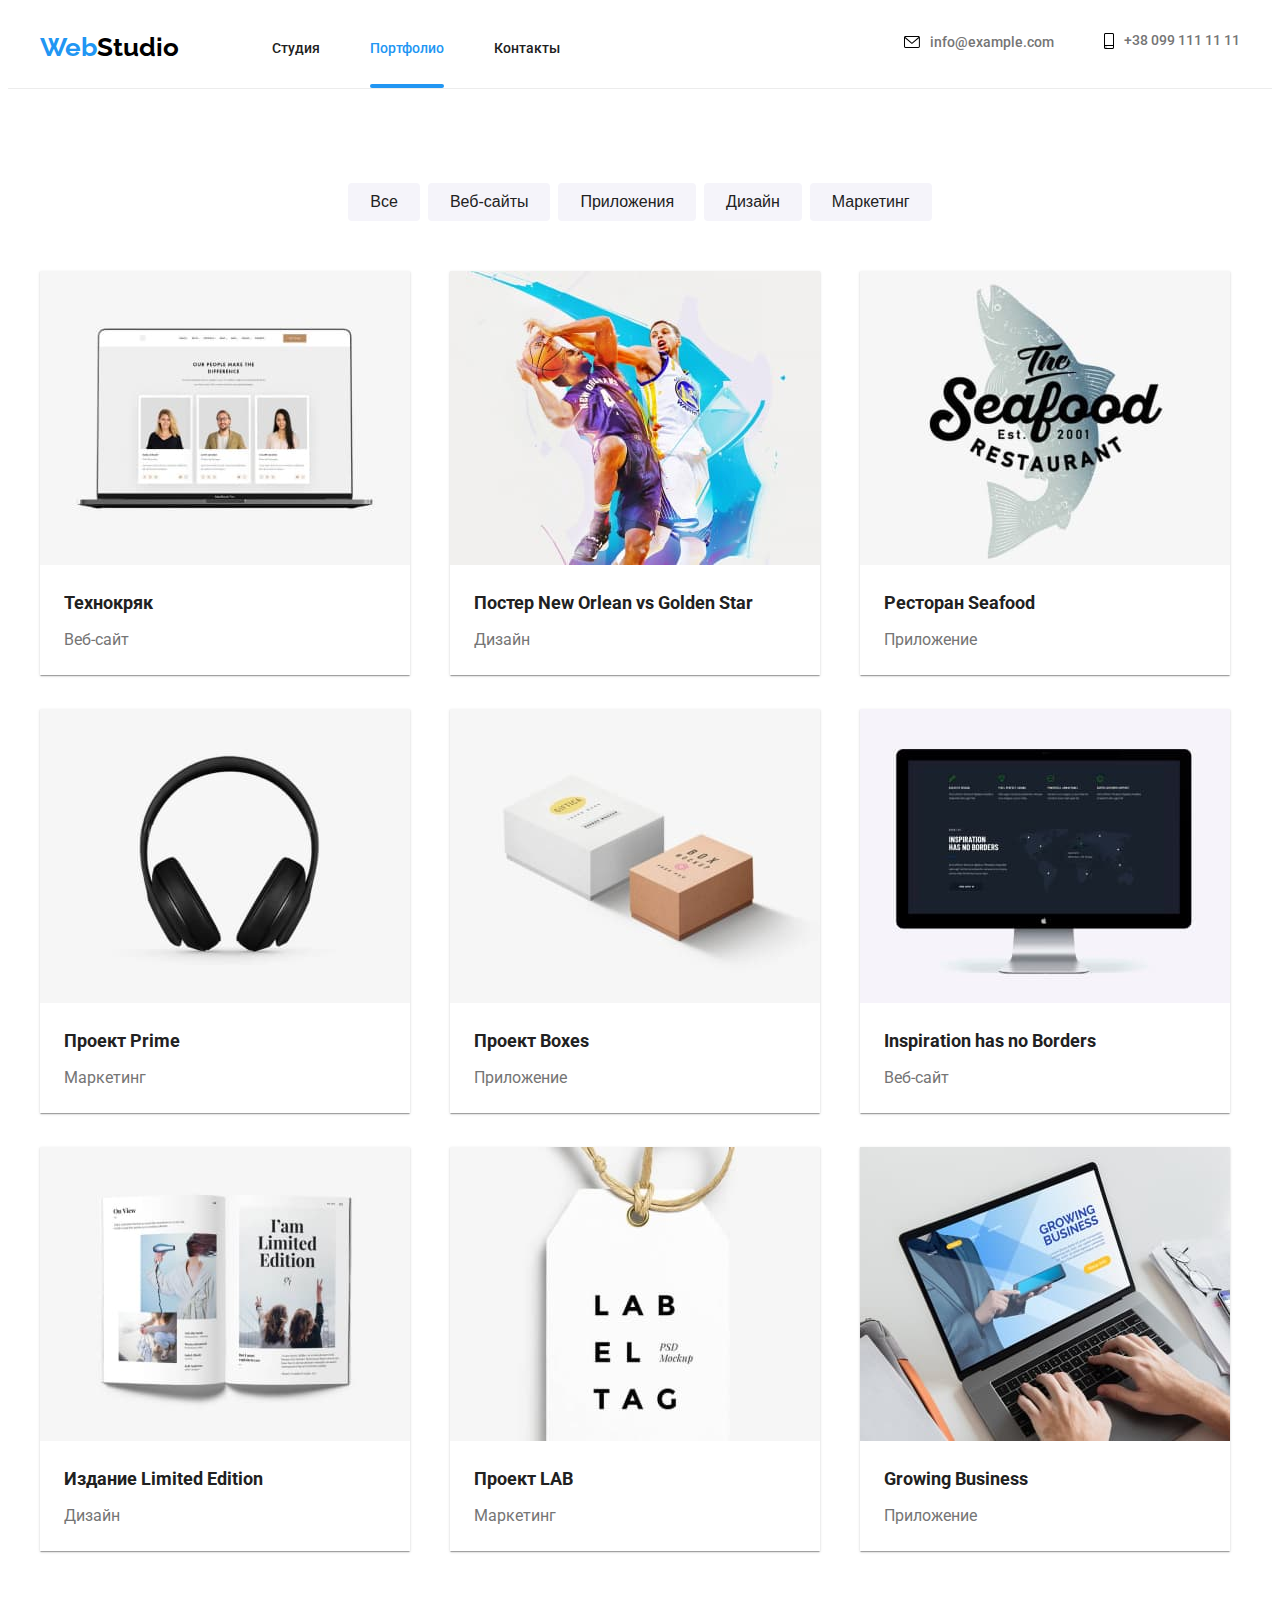
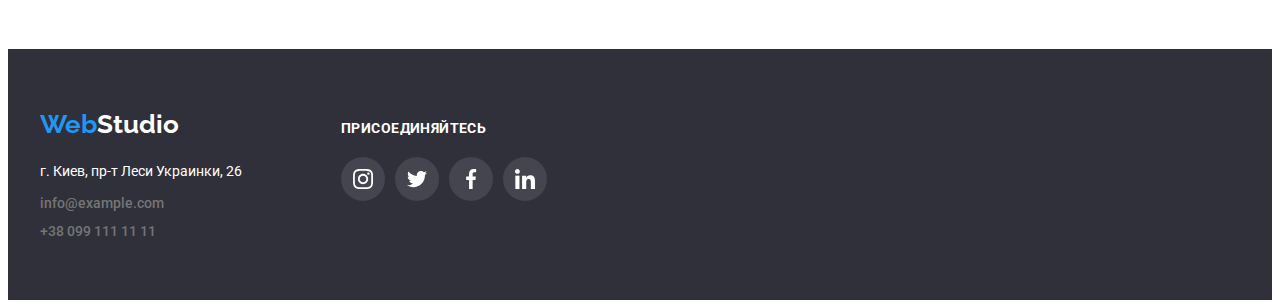
==== portfolio.html @ 67bccfc3 "hw6" ====
<!DOCTYPE html>
<html lang="ru">
  <head>
    <meta charset="UTF-8" />
    <meta name="viewport" content="width=device-width, initial-scale=1.0" />
    <title>Портфолио</title>
    <link rel="preconnect" href="https://fonts.gstatic.com" />
    <link
      href="https://fonts.googleapis.com/css2?family=Raleway:wght@700&family=Roboto:wght@400;500;700;900&display=swap"
      rel="stylesheet"
    />
    <link
      rel="stylesheet"
      href="https://cdnjs.cloudflare.com/ajax/libs/modern-normalize/1.0.0/modern-normalize.css"
      integrity="sha512-Zx6MlUMKSVJoQ+83OwhdILe8cSEsCzfqThJd7J/VA2UrK6Ctj85p+xzqfyuNXE5B1k25uUdmJ2OzItbBy9GHAQ=="
      crossorigin="anonymous"
    />
    <link rel="stylesheet" href="./css/style.css" />
  </head>
  <body>
    <!--header-->
    <header class="header">
      <div class="container">
        <nav class="site-nav">
          <a href="index.html" class="logo"><span>Web</span>Studio</a>
          <ul class="site-nav-list">
            <li class="site-nav-link">
              <a href="./index.html" class="studio menu-link">Студия</a>
            </li>
            <li class="site-nav-link">
              <a href="portfolio.html" class="portfolio-link menu-link current">
                Портфолио
              </a>
            </li>
            <li class="site-nav-link">
              <a href="" class="contacts-link menu-link">Контакты</a>
            </li>
          </ul>
        </nav>
        <ul class="addres-list">
          <li class="addres-list-item">
            <a class="mail" href="mailto:info@example.com">
              <svg class="header-icon envelope" width="16px" height="12px">
                <use href="./images/sprite.svg#icon-envelope"></use>
              </svg>
              info@example.com
            </a>
          </li>
          <li class="addres-list-item">
            <a class="tel" href="tel:+380991111111">
              <svg class="header-icon tel" width="10px" height="16px">
                <use href="./images/sprite.svg#icon-smartphone"></use>
              </svg>
              +38 099 111 11 11
            </a>
          </li>
        </ul>
      </div>
    </header>

    <!-- main -->
    <main>
      <section class="portfolio">
        <div class="container">
          <h2 class="portfolio-title">Портфолио</h2>
          <ul class="parts-list">
            <li class="parts-item">
              <button type="button" class="button portfolio-btn">Все</button>
            </li>
            <li class="parts-item">
              <button type="button" class="button portfolio-btn">
                Веб-сайты
              </button>
            </li>
            <li class="parts-item">
              <button type="button" class="button portfolio-btn">
                Приложения
              </button>
            </li>
            <li class="parts-item">
              <button type="button" class="button portfolio-btn">Дизайн</button>
            </li>
            <li class="parts-item">
              <button type="button" class="button portfolio-btn">
                Маркетинг
              </button>
            </li>
          </ul>

          <ul class="projects-list">
            <li class="project-item">
              <a href="" class="project-card-link">
                <div class="project-card-img-wrapper">
                  <img
                    src="./images/project1.jpg"
                    alt=""
                    width="370"
                    height="294"
                  />
                  <p class="overlay">
                    Технокряк это современная площадка распространения
                    коронавируса. Компании используют эту платформу для
                    цифрового шпионажа и атак на защищённые сервера конкурентов.
                  </p>
                </div>

                <div class="project-content">
                  <h3 class="name-project">Технокряк</h3>
                  <p class="type-project">Веб-сайт</p>
                </div>
              </a>
            </li>

            <li class="project-item">
              <a href="" class="project-card-link">
                <div class="project-card-img-wrapper">
                  <img
                    src="./images/project2.jpg"
                    alt=""
                    width="370"
                    height="294"
                  />
                  <p class="overlay">
                    Технокряк это современная площадка распространения
                    коронавируса. Компании используют эту платформу для
                    цифрового шпионажа и атак на защищённые сервера конкурентов.
                  </p>
                </div>
                <div class="project-content">
                  <h3 class="name-project">Постер New Orlean vs Golden Star</h3>
                  <p class="type-project">Дизайн</p>
                </div>
              </a>
            </li>

            <li class="project-item">
              <a href="" class="project-card-link">
                <div class="project-card-img-wrapper">
                  <img
                    src="./images/project3.jpg"
                    alt=""
                    width="370"
                    height="294"
                  />
                  <p class="overlay">
                    Технокряк это современная площадка распространения
                    коронавируса. Компании используют эту платформу для
                    цифрового шпионажа и атак на защищённые сервера конкурентов.
                  </p>
                </div>
                <div class="project-content">
                  <h3 class="name-project">Ресторан Seafood</h3>
                  <p class="type-project">Приложение</p>
                </div>
              </a>
            </li>

            <li class="project-item">
              <a href="" class="project-card-link">
                <div class="project-card-img-wrapper">
                  <img
                    src="./images/project4.jpg"
                    alt=""
                    width="370"
                    height="294"
                  />
                  <p class="overlay">
                    Технокряк это современная площадка распространения
                    коронавируса. Компании используют эту платформу для
                    цифрового шпионажа и атак на защищённые сервера конкурентов.
                  </p>
                </div>

                <div class="project-content">
                  <h3 class="name-project">Проект Prime</h3>
                  <p class="type-project">Маркетинг</p>
                </div>
              </a>
            </li>

            <li class="project-item">
              <a href="" class="project-card-link">
                <div class="project-card-img-wrapper">
                  <img
                    src="./images/project5.jpg"
                    alt=""
                    width="370"
                    height="294"
                  />
                  <p class="overlay">
                    Технокряк это современная площадка распространения
                    коронавируса. Компании используют эту платформу для
                    цифрового шпионажа и атак на защищённые сервера конкурентов.
                  </p>
                </div>
                <div class="project-content">
                  <h3 class="name-project">Проект Boxes</h3>
                  <p class="type-project">Приложение</p>
                </div>
              </a>
            </li>

            <li class="project-item">
              <a href="" class="project-card-link">
                <div class="project-card-img-wrapper">
                  <img
                    src="./images/project6.jpg"
                    alt=""
                    width="370"
                    height="294"
                  />
                  <p class="overlay">
                    Технокряк это современная площадка распространения
                    коронавируса. Компании используют эту платформу для
                    цифрового шпионажа и атак на защищённые сервера конкурентов.
                  </p>
                </div>
                <div class="project-content">
                  <h3 class="name-project">Inspiration has no Borders</h3>
                  <p class="type-project">Веб-сайт</p>
                </div>
              </a>
            </li>

            <li class="project-item">
              <a href="" class="project-card-link">
                <div class="project-card-img-wrapper">
                  <img
                    src="./images/project7.jpg"
                    alt=""
                    width="370"
                    height="294"
                  />
                  <p class="overlay">
                    Технокряк это современная площадка распространения
                    коронавируса. Компании используют эту платформу для
                    цифрового шпионажа и атак на защищённые сервера конкурентов.
                  </p>
                </div>
                <div class="project-content">
                  <h3 class="name-project">Издание Limited Edition</h3>
                  <p class="type-project">Дизайн</p>
                </div>
              </a>
            </li>

            <li class="project-item">
              <a href="" class="project-card-link">
                <div class="project-card-img-wrapper">
                  <img
                    src="./images/project8.jpg"
                    alt=""
                    width="370"
                    height="294"
                  />
                  <p class="overlay">
                    Технокряк это современная площадка распространения
                    коронавируса. Компании используют эту платформу для
                    цифрового шпионажа и атак на защищённые сервера конкурентов.
                  </p>
                </div>
                <div class="project-content">
                  <h3 class="name-project">Проект LAB</h3>
                  <p class="type-project">Маркетинг</p>
                </div>
              </a>
            </li>

            <li class="project-item">
              <a href="" class="project-card-link">
                <div class="project-card-img-wrapper">
                  <img
                    src="./images/project9.jpg"
                    alt=""
                    width="370"
                    height="294"
                  />
                  <p class="overlay">
                    Технокряк это современная площадка распространения
                    коронавируса. Компании используют эту платформу для
                    цифрового шпионажа и атак на защищённые сервера конкурентов.
                  </p>
                </div>
                <div class="project-content">
                  <h3 class="name-project">Growing Business</h3>
                  <p class="type-project">Приложение</p>
                </div>
              </a>
            </li>
          </ul>
        </div>
      </section>
    </main>
    <!--footer-->
    <footer class="footer">
      <div class="container">
        <div class="left-side">
          <a href="index.html" class="logo"><span>Web</span>Studio</a>
          <ul class="addres-list">
            <li class="direction">г. Киев, пр-т Леси Украинки, 26</li>
            <li><a href="mailto:info@example.com">info@example.com</a></li>
            <li><a href="tel:+380991111111">+38 099 111 11 11</a></li>
          </ul>
        </div>
        <div class="right-side">
          <b class="join-us">присоединяйтесь</b>
          <ul class="social-list bottom">
            <li class="social-list-item bottom">
              <a class="social-list-link bottom" href="">
                <svg class="social-link-icon bottom">
                  <use href="./images/sprite.svg#icon-instagram"></use>
                </svg>
              </a>
            </li>
            <li class="social-list-item bottom">
              <a class="social-list-link bottom" href="">
                <svg class="social-link-icon bottom">
                  <use href="./images/sprite.svg#icon-twitter"></use>
                </svg>
              </a>
            </li>
            <li class="social-list-item bottom">
              <a class="social-list-link bottom" href=""
                ><svg class="social-link-icon bottom">
                  <use href="./images/sprite.svg#icon-facebook"></use>
                </svg>
              </a>
            </li>
            <li class="social-list-item bottom">
              <a class="social-list-link bottom" href="">
                <svg class="social-link-icon bottom">
                  <use href="./images/sprite.svg#icon-linkedin"></use>
                </svg>
              </a>
            </li>
          </ul>
        </div>
      </div>
    </footer>
  </body>
</html>
---- css/style.css ----
:root {
  --primary-text-color: #757575;
  --title-text-color: #212121;
  --accent-color: #2196f3;
  --white-color: #ffffff;
  --projects-list-gap: 30px;
}

ul,
ol {
  list-style: none;
  margin: 0;
  padding: 0;
}

a {
  text-decoration: none;
}
h1,
h2,
h3,
h4,
h5,
h6,
p {
  margin: 0;
  padding: 0;
}
img {
  display: block;
  max-width: 100%;
}
body {
  background-color: var(--white-color);
  color: var(--primary-text-color);
  font-family: 'Roboto';
}

.container {
  width: 1200px;
  padding: 0 15px;
  margin: 0 auto;
}

.visually-hidden {
  position: absolute !important;
  clip: rect(1px 1px 1px 1px); /* IE6, IE7 */
  clip: rect(1px, 1px, 1px, 1px);
  padding: 0 !important;
  border: 0 !important;
  height: 1px !important;
  width: 1px !important;
  overflow: hidden;
}
/* ===========COMPONENTS=============  */

/* =====HEADER====== */

.header {
  display: flex;
  align-items: center;
  padding-top: 24px;
  padding-bottom: 25px;
  border-bottom: 1px solid #ececec;
}
.site-nav {
  display: flex;
  align-items: center;
}
.header .container {
  display: flex;
  align-items: center;
}
.header .logo {
  margin-right: 93px;
}
.site-nav-list {
  display: flex;
}
.site-nav-link:not(:last-child) {
  margin-right: 50px;
}

.header .addres-list {
  display: flex;
  margin-left: auto;
}

.addres-list-item:not(:last-child) {
  margin-right: 50px;
}

.header .logo {
  color: #000000;
  font-family: Raleway;
  font-weight: 700;
  font-size: 26px;
  line-height: 1.19;
}

.logo > span {
  color: var(--accent-color);
}

.site-nav a {
  position: relative;
  color: var(--title-text-color);
  font-weight: 500;
  font-size: 14px;
  line-height: 1.14;

  transition-property: color;
  transition-duration: 250ms;
  transition-timing-function: cubic-bezier(0.4, 0, 0.2, 1);
}
.menu-link {
  padding: 32px 0;
}

.current.menu-link::after {
  content: '';

  position: absolute;
  left: 0;
  bottom: 0;

  display: block;
  width: 100%;
  height: 4px;
  background-color: var(--accent-color);
  border-radius: 2px;
  transition: opacity 250ms cubic-bezier(0.4, 0, 0.2, 1);
}

.menu-link:hover,
.menu-link:focus {
  color: var(--accent-color);
}
.site-nav .current {
  color: var(--accent-color);
}
.addres-list a {
  color: var(--primary-text-color);
  font-weight: 500;
  font-size: 14px;
  line-height: 1.14;
  display: inline-flex;
  align-items: center;

  transition-property: color;
  transition-duration: 250ms;
  transition-timing-function: cubic-bezier(0.4, 0, 0.2, 1);
}

.header-icon {
  display: inline-block;
  margin-right: 10px;
  /* fill: var(--primary-text-color); */

  transition: fill 250ms cubic-bezier(0.4, 0, 0.2, 1),
    color 250ms cubic-bezier(0.4, 0, 0.2, 1);
}
.mail:hover,
.mail:focus,
.tel:hover,
.tel:focus {
  outline: none;
  fill: var(--accent-color);
  color: var(--accent-color);
}

.hero {
  max-width: 1600px;
  min-height: 600px;
  padding: 200px 0;
  margin-left: auto;
  margin-right: auto;
  background-image: linear-gradient(
      to right,
      rgba(47, 48, 58, 0.4),
      rgba(47, 48, 58, 0.4)
    ),
    url('../images/bg-img-hero.jpg');
  background-color: #000000;
  background-repeat: no-repeat;
  background-position: center;
}
.hero h1 {
  color: var(--white-color);
  font-weight: 900;
  font-size: 44px;
  line-height: 1.36;
  margin-bottom: 30px;
  text-align: center;
  text-transform: uppercase;
}

.feature-section {
  padding: 94px 0;
}
.feature-section-top {
  padding-top: 94px;
}
.feature {
  width: 270px;
  min-height: 16px;
  color: var(--title-text-color);
  font-weight: 700;
  font-size: 14px;
  line-height: 1.14;
  letter-spacing: 0.03em;
}
.feature-text {
  width: 270px;
  min-height: 75px;
  font-size: 14px;
  line-height: 1.71;
  letter-spacing: 0.03em;
  margin-top: 10px;
}
.feature-list {
  display: flex;
}
.feature-list-item:not(:last-child) {
  margin-right: 30px;
}
.feature-list-item::before {
  display: block;
  content: '';
  width: 270px;
  height: 120px;
  background-color: #f5f4fa;
  border-radius: 4px;
  margin-bottom: 30px;
  background-position: center;
  background-repeat: no-repeat;
}

.feature-list-item.icon-antena::before {
  background-image: url(../images/antenna.svg);
  background-size: 70px;
}
.feature-list-item.icon-clock::before {
  background-image: url(../images/clock.svg);
  background-size: 70px;
}
.feature-list-item.icon-diagram::before {
  background-image: url(../images/diagram.svg);
  background-size: 70px;
}
.feature-list-item.icon-astronaut::before {
  background-image: url(../images/astronaut.svg);
  background-size: 70px;
}
.card .social-list {
  padding: 0 32px;
  display: flex;
  justify-content: space-between;
}

.social-list-link {
  display: flex;
  justify-content: center;
  align-items: center;
  width: 44px;
  height: 44px;
  border-radius: 50%;

  transition-property: background-color;
  transition-duration: 250ms;
  transition-timing-function: cubic-bezier(0.4, 0, 0.2, 1);
}
.social-link-icon {
  fill: #afb1b8;
  width: 20px;
  height: 20px;

  transition-property: fill;
  transition-duration: 250ms;
  transition-timing-function: cubic-bezier(0.4, 0, 0.2, 1);
}
.social-link-icon:not(:last-child) {
  margin-right: 10px;
}
.social-list-link:hover .social-link-icon,
.social-list-link:focus .social-link-icon {
  fill: var(--white-color);
}
.social-list-link:hover,
.social-list-link:focus {
  background-color: var(--accent-color);
}
.what-we-do {
  color: var(--title-text-color);
  font-weight: 700;
  font-size: 36px;
  line-height: 1.17;
  margin-bottom: 50px;
  min-width: 376px;
  text-align: center;
}
.img-box {
  display: flex;
  justify-content: space-between;
}

/* ==========OUR TEAM============== */
.our-team {
  padding: 94px 0;
  background-color: #f5f4fa;
}
.our-team-title {
  color: var(--title-text-color);
  font-weight: 700;
  font-size: 36px;
  line-height: 1.17;
  text-align: center;
  margin-bottom: 50px;
}
.our-team-list {
  display: flex;
}
.member-name {
  margin-top: 30px;
  text-align: center;
  color: var(--title-text-color);
  font-weight: 500;
  font-size: 16px;
  line-height: 1.19;
}
.member-job {
  margin-top: 10px;
  margin-bottom: 16px;
  text-align: center;
  font-weight: 400;
  font-size: 16px;
  line-height: 1.19;
}
.list-item:not(:last-child) {
  margin-right: 30px;
}

/* ======FOOTER======== */
.footer .logo {
  color: var(--white-color);
  font-family: Raleway;
  font-weight: 700;
  font-size: 26px;
  line-height: 1.19;
}
.direction {
  color: var(--white-color);
  font-weight: 400;
  font-size: 14px;
  line-height: 1.71;
}

.footer {
  background-color: #2f303a;
  padding: 60px 0;
}
.footer .addres-list {
  margin-top: 20px;
  width: 231px;
}
.addres-list li:not(:last-child) {
  margin-bottom: 9px;
}

.footer-form {
  display: flex;
  margin-left: 93px;
}

.footer-form-slogan {
  display: block;
  text-transform: uppercase;
  margin-bottom: 20px;
  color: var(--white-color);
}

.footer-form-email {
  width: 358px;
  height: 50px;
  display: block;
  border: 1px solid rgba(255, 255, 255, 0.3);
  filter: drop-shadow(0px 4px 4px rgba(0, 0, 0, 0.15));
  border-radius: 4px;
  background-color: #2f303a;
}
.subscribe-btn {
  width: 200px;
  height: 50px;
  background-color: var(--accent-color);
  box-shadow: 0px 4px 4px rgba(0, 0, 0, 0.15);
  border-radius: 4px;
  margin-left: 12px;
  margin-top: 37px;
  color: var(--white-color);
}
.icon-send {
  margin-left: 10px;
}

/* =======portfolio name project========= */
.portfolio {
  padding: 94px 0;
}
.portfolio-title {
  display: none;
}

.name-project {
  color: var(--title-text-color);
  font-weight: 700;
  font-size: 18px;
  line-height: 2;
}
.type-project {
  margin-top: 4px;
  font-weight: 400;
  font-size: 16px;
  line-height: 1.88;
  color: var(--primary-text-color);
}
.parts-list {
  display: flex;
  justify-content: center;
  margin-bottom: 50px;
}
.parts-item:not(:last-child) {
  margin-right: 8px;
}

.projects-list {
  display: flex;
  flex-wrap: wrap;

  margin-top: calc(-1 * var(--projects-list-gap));
  margin-left: calc(-1 * var(--projects-list-gap));
}
.projects-list > .project-item {
  flex-basis: calc(100% / 3 - 30px);

  margin-top: var(--projects-list-gap);
  margin-left: var(--projects-list-gap);

  transition-property: box-shadow;
  transition-duration: 250ms;
  transition-timing-function: cubic-bezier(0.4, 0, 0.2, 1);
}

/* =================BUTTON=========== */

.hero .hero-btn {
  min-width: 200px;
  box-shadow: 0px 4px 4px rgba(0, 0, 0, 0.15);
  border-radius: 4px;
  background-color: var(--accent-color);
  color: var(--white-color);
  font-weight: 700;
  font-size: 16px;
  line-height: 1.88;
  cursor: pointer;
  padding: 10px 32px;
  display: block;
  margin: 0 auto;
}

.parts-list .portfolio-btn {
  border-radius: 4px;
  background-color: #f5f4fa;
  color: var(--title-text-color);
  font-weight: 500;
  font-size: 16px;
  line-height: 1.63;
  cursor: pointer;
  padding: 6px 22px;
  border: 0;
}
.button {
  transition: background-color 250ms cubic-bezier(0.4, 0, 0.2, 1),
    color 250ms cubic-bezier(0.4, 0, 0.2, 1);
}
.button:hover,
.button:focus {
  background-color: var(--accent-color);
  color: var(--white-color);
}

.card {
  margin-left: auto;
  margin-right: auto;
  padding-bottom: 30px;
  background-color: #ffffff;
  box-shadow: 0px 1px 3px rgba(0, 0, 0, 0.12), 0px 1px 1px rgba(0, 0, 0, 0.14),
    0px 2px 1px rgba(0, 0, 0, 0.2);
  border-radius: 0px 0px 4px 4px;
}
.project-card-link {
  display: inline-block;
  overflow: hidden;
  margin-left: auto;
  margin-right: auto;
  background-color: #fff;
  box-shadow: 0px 2px 1px -1px rgba(0, 0, 0, 0.2),
    0px 1px 1px 0px rgba(0, 0, 0, 0.14), 0px 1px 3px 0px rgba(0, 0, 0, 0.12);
}

.project-content {
  padding: 20px 24px;
  margin-left: auto;
  margin-right: auto;

  background-color: #fff;
  box-shadow: 0px 2px 1px -1px rgba(0, 0, 0, 0.2),
    0px 1px 1px 0px rgba(0, 0, 0, 0.14), 0px 1px 3px 0px rgba(0, 0, 0, 0.12);
}

.project-card-link:hover,
.project-card-link:focus {
  outline: none;
  box-shadow: 0px 1px 1px rgba(0, 0, 0, 0.12), 0px 4px 4px rgba(0, 0, 0, 0.06),
    1px 4px 6px rgba(0, 0, 0, 0.16);
}

.join-us {
  display: block;
  font-weight: 700;
  color: var(--white-color);
  font-size: 14px;
  line-height: 1.14;
  letter-spacing: 0.03em;
  text-transform: uppercase;
  margin-bottom: 20px;
}
.footer > .container {
  display: flex;
}
.left-side {
  margin-right: 70px;
}
.right-side {
  margin-top: 12px;
}

.social-list.bottom {
  display: flex;
  justify-content: space-between;
}
.social-list-link.bottom {
  display: flex;
  justify-content: center;
  align-items: center;
  width: 44px;
  height: 44px;
  border-radius: 50%;
  background: rgba(255, 255, 255, 0.1);
}
.social-list-item.bottom:not(:last-child) {
  margin-right: 10px;
}
.social-link-icon.bottom {
  fill: var(--white-color);
  width: 20px;
  height: 20px;

  transition-property: background-color;
  transition-duration: 250ms;
  transition-timing-function: cubic-bezier(0.4, 0, 0.2, 1);
}
.social-link-icon:not(:last-child) {
  margin-right: 10px;
}
.social-list-link.bottom:hover .social-link-icon,
.social-list-link.bottom:focus .social-link-icon {
  fill: var(--white-color);
}
.social-list-link.bottom:hover,
.social-list-link.bottom:focus {
  background-color: var(--accent-color);
}
/* ========================== */
.our-clients {
  padding: 94px 0;
}
.our-client-icon {
  fill: #afb1b8;
}
.our-clients-title {
  text-align: center;
  color: var(--title-text-color);
  font-weight: 700;
  font-size: 36px;
  line-height: 1.17;
  margin-bottom: 50px;
}
.our-clients-item:not(:last-child) {
  margin-right: 30px;
}
.our-clients-list {
  display: flex;
}
.our-clients-link {
  display: flex;
  justify-content: center;
  align-items: center;
  width: 170px;
  height: 90px;
  border: 1px solid #afb1b8;
  border-radius: 4px;
}

.our-clients-link:hover,
.our-clients-link:focus {
  border: 1px solid var(--accent-color);
  outline: none;
}

.our-clients-link:hover .our-client-icon,
.our-clients-link:focus .our-client-icon {
  fill: var(--accent-color);
}
/* ===============overlay=============== */
.project-card-img-wrapper {
  position: relative;
  overflow: hidden;
}
.overlay {
  background-color: rgba(33, 150, 243, 0.9);
  font-weight: 400;
  font-size: 18px;
  line-height: 1.55;
  letter-spacing: 0.03em;
  color: var(--white-color);
  padding: 63px 24px;
  position: absolute;
  top: 0;
  left: 0;
  width: 100%;
  height: 100%;

  transition: transform 250ms cubic-bezier(0.4, 0, 0.2, 1);

  transform: translateY(100%);
  /* opacity: 0;
  visibility: hidden;
  pointer-events: none; */
}
.project-card-link {
  text-decoration: none;
}
.project-card-link:hover .overlay,
.project-card-link:focus .overlay {
  transform: translateY(0%);
  outline: none;
  box-shadow: 0px 1px 1px rgba(0, 0, 0, 0.12), 0px 4px 4px rgba(0, 0, 0, 0.06),
    1px 4px 6px rgba(0, 0, 0, 0.16);
  /* opacity: 1;
  visibility: visible;
  pointer-events: auto; */
}
.img-wrapper {
  position: relative;
}
.img-box-text {
  position: absolute;
  width: 100%;
  padding: 24px;
  bottom: 0%;
  left: 0%;
  background-color: rgba(47, 48, 58, 0.8);
  color: var(--white-color);
  text-align: center;
}

/* ================== backdrop =============== */
.backdrop {
  position: fixed;
  left: 0;
  top: 0;
  width: 100%;
  height: 100%;
  background-color: rgba(0, 0, 0, 0.2);

  transition: all 250ms cubic-bezier(0.4, 0, 0.2, 1);
}
.is-hidden {
  opacity: 0;
  visibility: hidden;
  pointer-events: none;
}
.backdrop.is-hidden {
  transition: all 250ms cubic-bezier(0.4, 0, 0.2, 1) 250ms;
}

.backdrop.is-hidden .modal {
  transform: translate(-50%, -50%) scale(0);
  transition: transform 250ms cubic-bezier(0.4, 0, 0.2, 1) 0;
}
.modal {
  width: 528px;
  min-height: 581px;
  position: absolute;

  padding: 40px;

  top: 50%;
  left: 50%;
  transform: translate(-50%, -50%) scale(1);
  box-shadow: 0px 1px 3px rgba(0, 0, 0, 0.12), 0px 1px 1px rgba(0, 0, 0, 0.14),
    0px 2px 1px rgba(0, 0, 0, 0.2);
  border-radius: 4px;
  background-color: var(--white-color);

  transition: transform 250ms cubic-bezier(0.4, 0, 0.2, 1) 250ms;
}

.close-btn {
  position: absolute;
  top: 8px;
  right: 8px;
  width: 30px;
  height: 30px;
  padding: 6px;
  border: 1px solid rgba(0, 0, 0, 0.1);
  border-radius: 50%;
  outline: none;
  background-color: var(--white-color);
  cursor: pointer;

  transition: fill 250ms cubic-bezier(0.4, 0, 0.2, 1);
}

.close-btn:focus,
.close-btn:hover {
  fill: var(--accent-color);
}
.modal-form {
  display: flex;
  flex-direction: column;
}

.modal-form-input {
  width: 100%;
  height: 40px;
  padding-left: 42px;

  border: 1px solid rgba(33, 33, 33, 0.2);

  border-radius: 4px;

  transition: border-color 250ms cubic-bezier(0.4, 0, 0.2, 1);
}
.modal-form-input:focus {
  outline: none;
  border-color: var(--accent-color);
}

.modal-form-input:focus + .modal-form-icon {
  fill: var(--accent-color);
}
.modal-form-icon {
  position: absolute;
  top: 50%;
  left: 12px;
  transform: translateY(-50%);
  transition: fill 250ms cubic-bezier(0.4, 0, 0.2, 1);
}

.modal-form-input-wrapper {
  position: relative;
  display: block;
  margin-top: 4px;
}
.modal-form-slogan {
  color: var(--title-text-color);
  text-align: center;
  font-weight: 700;
  font-size: 20px;
  line-height: 1.15;
  letter-spacing: 0.03em;
  margin-bottom: 12px;
}
.modal-form-field {
  margin-bottom: 10px;
}

.modal-form-message {
  width: 100%;
  height: 120px;
  border: 1px solid rgba(33, 33, 33, 0.2);
  border-radius: 4px;
  padding: 12px 16px;
  margin-top: 4px;
  resize: none;
}

.modal-form-message:focus {
  outline: none;
  border-color: var(--accent-color);
  transition: border-color 250ms cubic-bezier(0.4, 0, 0.2, 1);
}
.modal-form-policy-text {
  font-weight: 400;
  font-size: 14px;
  line-height: 1.71;
  letter-spacing: 0.03em;
  color: var(--primary-text-color);
  margin-bottom: 30px;
}

.modal-form-policy-text::before {
  content: '';
  display: inline-block;
  margin-right: 8.38px;
  width: 16px;
  height: 15px;
  border: 1px solid #000000;
  border-radius: 2px;
}

.modal-form-policy:checked + .modal-form-policy-text::before {
  border: none;
  background-image: url('../images/modal-icon-check.png');
}

.modal-form-btn {
  width: 200px;
  height: 50px;
  background-color: var(--accent-color);
  color: var(--white-color);
  box-shadow: 0px 4px 4px rgba(0, 0, 0, 0.15);
  border-radius: 4px;
  font-weight: 700;
  font-size: 16px;
  line-height: 1.88;
  text-align: center;
  letter-spacing: 0.06em;
  cursor: pointer;
  display: block;
  margin: 0 auto;
  border: 0;
}
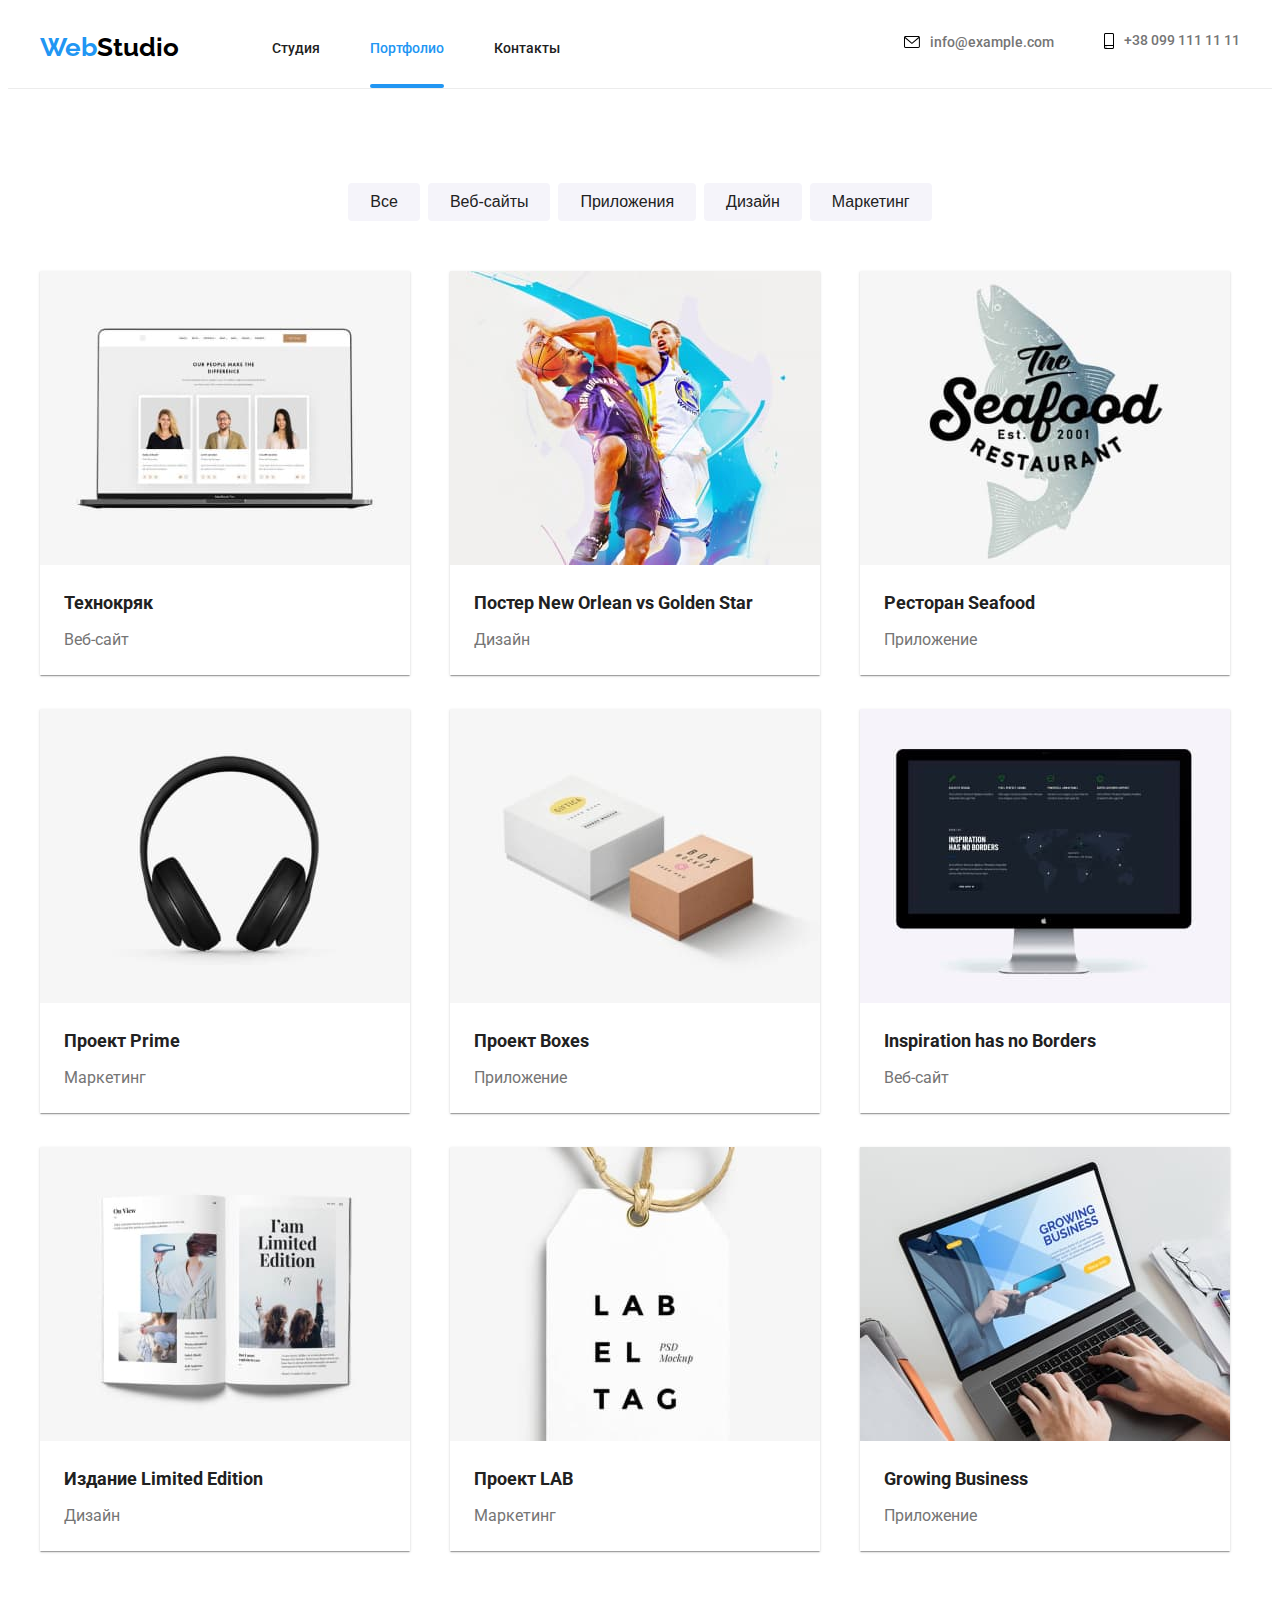
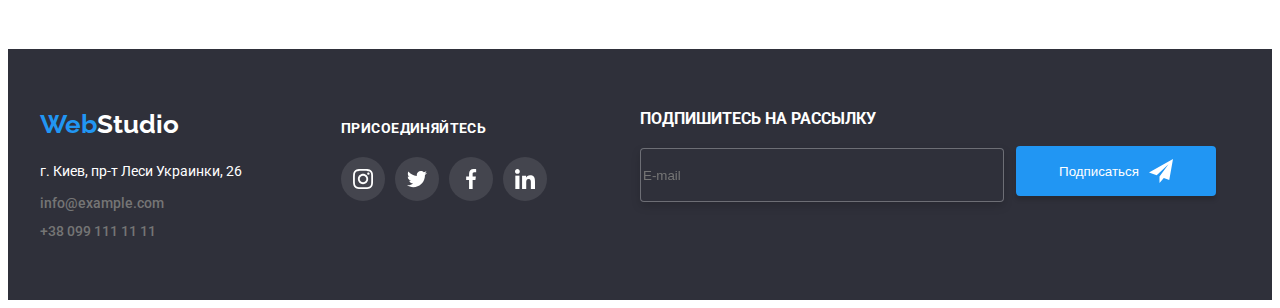
==== commit 0f7923b8: "edit" ====
--- a/portfolio.html
+++ b/portfolio.html
@@ -335,6 +335,20 @@
             </li>
           </ul>
         </div>
+
+        <form action="" class="footer-form">
+          <div class="footer-form-wrapper">
+            <b class="footer-form-slogan">Подпишитесь на рассылку</b>
+            <input type="mail" class="footer-form-email" placeholder="E-mail" />
+          </div>
+
+          <button type="submit" class="subscribe-btn">
+            <span>Подписаться</span>
+            <svg class="icon-send" width="24" height="24">
+              <use href="./images/sprite-1.svg#icon-footer-send"></use>
+            </svg>
+          </button>
+        </form>
       </div>
     </footer>
   </body>
--- a/css/style.css
+++ b/css/style.css
@@ -397,6 +397,12 @@
   margin-left: 12px;
   margin-top: 37px;
   color: var(--white-color);
+  cursor: pointer;
+  border: none;
+
+  display: flex;
+  justify-content: center;
+  align-items: center;
 }
 .icon-send {
   margin-left: 10px;
